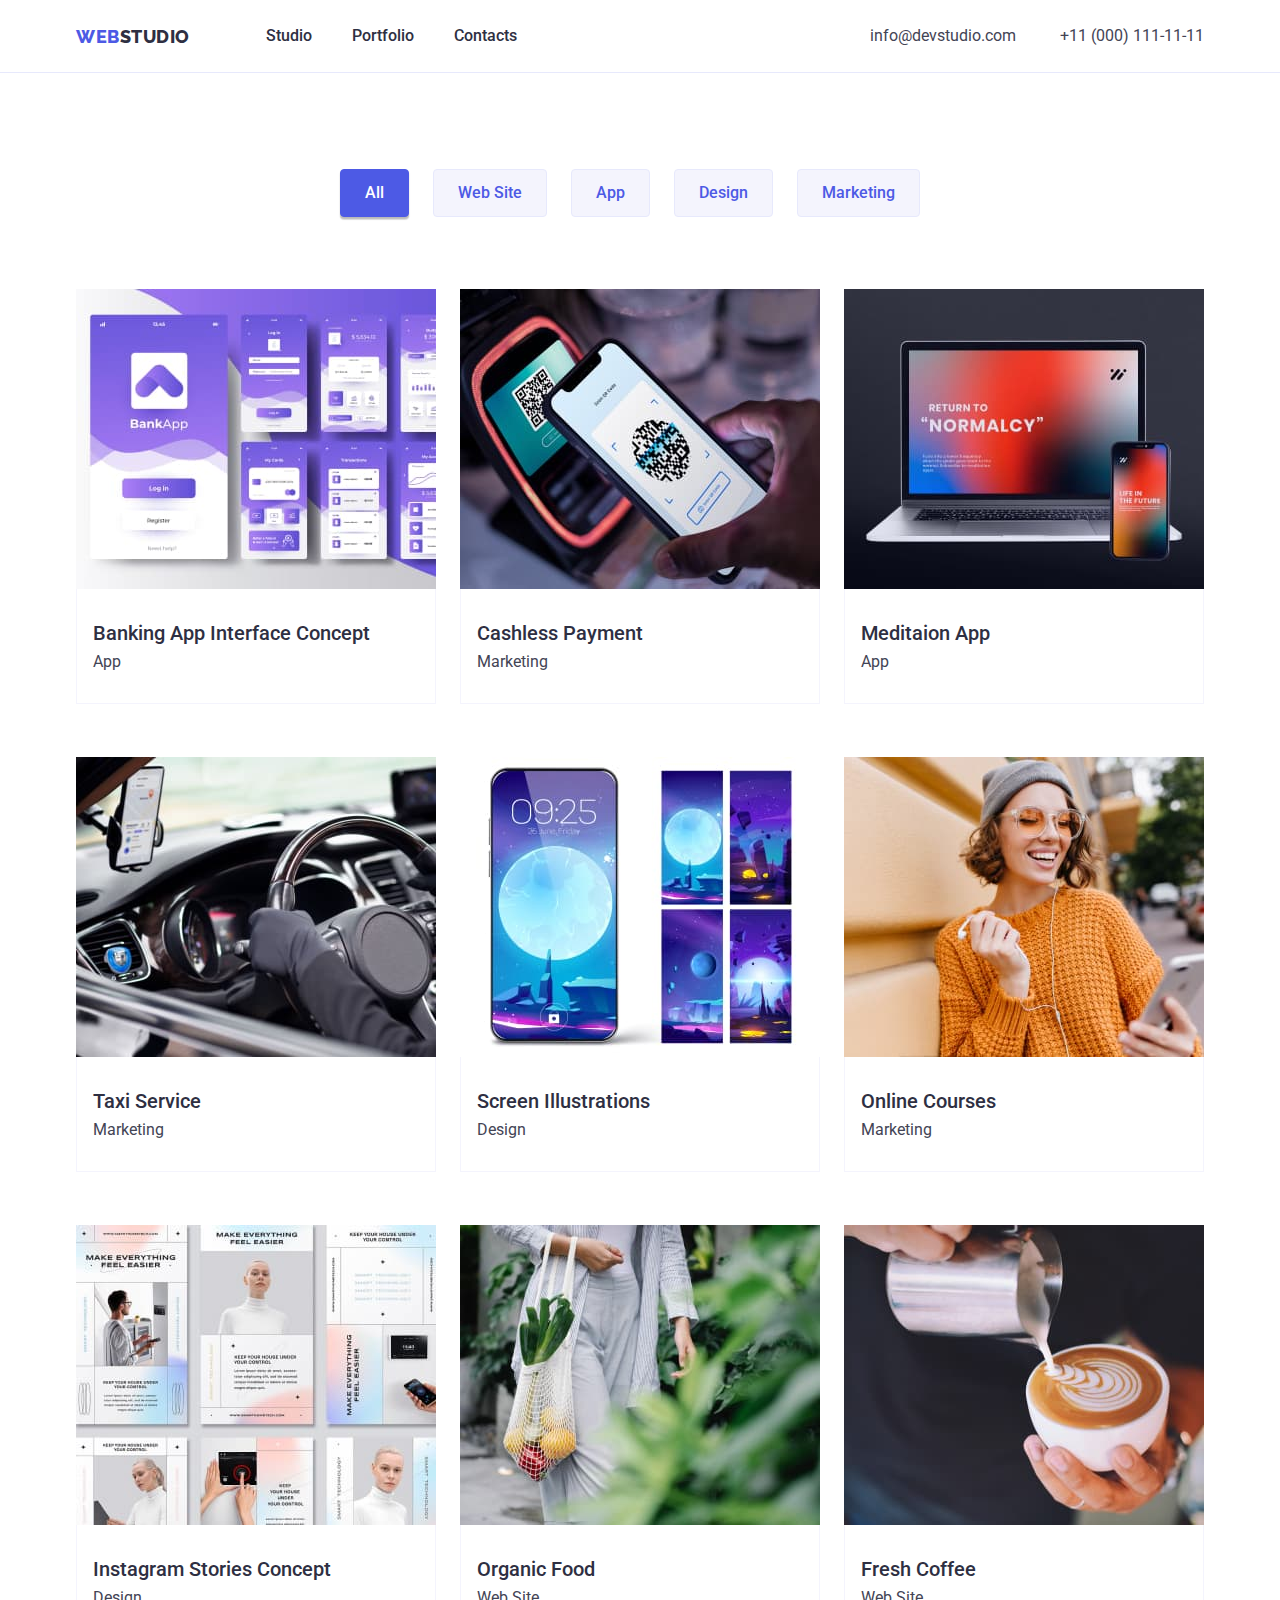
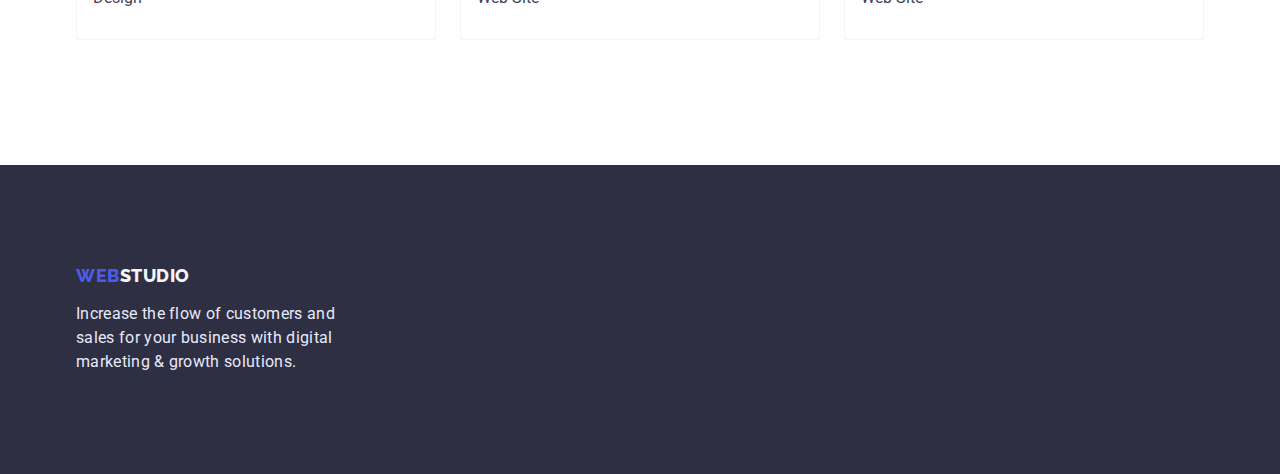
==== portfolio.html @ 1ef4c310 "Initial commit" ====
<!DOCTYPE html>
<html lang="en">
  <!-- Ukraine - lang="uk" -->
  <head>
    <meta charset="UTF-8" />
    <meta http-equiv="X-UA-Compatible" content="IE=edge" />
    <meta name="viewport" content="width=device-width, initial-scale=1.0" />

    <link rel="preconnect" href="https://fonts.googleapis.com" />
    <link rel="preconnect" href="https://fonts.gstatic.com" crossorigin />
    <link
      href="https://fonts.googleapis.com/css2?family=Raleway:wght@800&family=Roboto:wght@400;500;700;900&display=swap"
      rel="stylesheet"
    />
    <!-- Сначала нормализатор -->
    <link
      rel="stylesheet"
      href="https://cdnjs.cloudflare.com/ajax/libs/modern-normalize/1.0.0/modern-normalize.min.css"
    />
    <link rel="stylesheet" href="./css/styles.css" />

    <title>GOIT HW2 portfolio</title>
  </head>

  <body>
    <!-- Шапка страницы -->
    <header class="top-line">
      <div class="container page-header-container">
        <!-- Navigation -->
        <nav class="navigation">
          <a href="./index.html" class="nav-item link logo">
            <span class="logo-left">Web</span
            ><span class="logo-right">Studio</span></a
          >
          <!-- ul>li*4>a + Enter -->
          <ul class="menu list">
            <!-- в CSS list используем как общий сброс подчеркивания, а menu для стилизации навигации -->
            <li class="menu-item">
              <a class="nav-item link" href="./index.html">Studio</a>
            </li>
            <li class="menu-item">
              <a class="nav-item link" href="./portfolio.html">Portfolio</a>
            </li>
            <li class="menu-item">
              <a class="nav-item link" href="">Contacts</a>
            </li>
          </ul>
        </nav>
        <address class="address">
          <a href="mailto:info@devstudio.com" class="contacts-email link"
            >info@devstudio.com</a
          >

          <a href="tel:+110001111111" class="contacts-phone link"
            >+11 (000) 111-11-11</a
          >
        </address>
      </div>
    </header>

    <!-- Content -->
    <main>
      <section class="portfolio">
        <div class="container">
          <h1 class="visually-hidden">Portfolio</h1>
          <div class="filter">
            <ul class="filter-list">
              <li class="list">
                <button class="p-btn filter-btn filter-btn1" type="button">
                  All
                </button>
              </li>
              <li class="list">
                <button class="p-btn filter-btn" type="button">Web Site</button>
              </li>
              <li class="list">
                <button class="p-btn filter-btn" type="button">App</button>
              </li>
              <li class="list">
                <button class="p-btn filter-btn" type="button">Design</button>
              </li>
              <li class="list">
                <button class="p-btn filter-btn" type="button">
                  Marketing
                </button>
              </li>
            </ul>
          </div>

          <div class="row1">
            <ul class="list project-list">
              <li class="card-project">
                <!-- <div class="card-img-area"> -->
                <img
                  src="./images/Row_card/Row1_Card1.jpg"
                  alt="row1 card1"
                  width="360"
                  height="300"
                />
                <p class="back-text">
                  14 Stylish and User-Friendly App Design Concepts · Task
                  Manager App · Calorie Tracker App · Exotic Fruit Ecommerce App
                  · Cloud Storage App
                </p>
                <!-- </div> -->

                <div class="progect-content">
                  <h2 class="card-header">Banking App Interface Concept</h2>
                  <p class="card-decr">App</p>
                </div>
              </li>
              <li class="card-project">
                <!-- <div class="card-img-area"> -->
                <img
                  src="./images/Row_card/Row1_Card2.jpg"
                  alt="row1 card2"
                  width="360"
                  height="300"
                />
                <p class="back-text">
                  14 Stylish and User-Friendly App Design Concepts · Task
                  Manager App · Calorie Tracker App · Exotic Fruit Ecommerce App
                  · Cloud Storage App
                </p>
                <!-- </div> -->
                <div class="progect-content">
                  <h2 class="card-header">Cashless Payment</h2>
                  <p class="card-decr">Marketing</p>
                </div>
              </li>
              <li class="card-project">
                <!-- <div class="card-img-area"> -->
                <img
                  src="./images/Row_card/Row1_Card3.jpg"
                  alt="row1 card3"
                  width="360"
                  height="300"
                />
                <p class="back-text">
                  14 Stylish and User-Friendly App Design Concepts · Task
                  Manager App · Calorie Tracker App · Exotic Fruit Ecommerce App
                  · Cloud Storage App
                </p>
                <!-- </div> -->
                <div class="progect-content">
                  <h2 class="card-header">Meditaion App</h2>
                  <p class="card-decr">App</p>
                </div>
              </li>
            </ul>
          </div>
          <!-- "end row1" -->

          <div class="row2">
            <ul class="list project-list">
              <li class="card-project">
                <!-- <div class="card-img-area"> -->
                <img
                  src="./images/Row_card/Row2_Card1.jpg"
                  alt="row2 card1"
                  width="360"
                  height="300"
                />
                <p class="back-text">
                  14 Stylish and User-Friendly App Design Concepts · Task
                  Manager App · Calorie Tracker App · Exotic Fruit Ecommerce App
                  · Cloud Storage App
                </p>
                <!-- </div> -->
                <div class="progect-content">
                  <h2 class="card-header">Taxi Service</h2>
                  <p class="card-decr">Marketing</p>
                </div>
              </li>
              <li class="card-project">
                <!-- <div class="card-img-area"> -->
                <img
                  src="./images/Row_card/Row2_Card2.jpg"
                  alt="row2 card2"
                  width="360"
                  height="300"
                />
                <p class="back-text">
                  14 Stylish and User-Friendly App Design Concepts · Task
                  Manager App · Calorie Tracker App · Exotic Fruit Ecommerce App
                  · Cloud Storage App
                </p>
                <!-- </div> -->
                <div class="progect-content">
                  <h2 class="card-header">Screen Illustrations</h2>
                  <p class="card-decr">Design</p>
                </div>
              </li>
              <li class="card-project">
                <!-- <div class="card-img-area"> -->
                <img
                  src="./images/Row_card/Row2_Card3.jpg"
                  alt="row2 card3"
                  width="360"
                  height="300"
                />
                <p class="back-text">
                  14 Stylish and User-Friendly App Design Concepts · Task
                  Manager App · Calorie Tracker App · Exotic Fruit Ecommerce App
                  · Cloud Storage App
                </p>
                <!-- </div> -->
                <div class="progect-content">
                  <h2 class="card-header">Online Courses</h2>
                  <p class="card-decr">Marketing</p>
                </div>
              </li>
            </ul>
          </div>
          <!-- "end row2" -->

          <div class="row3">
            <ul class="list project-list">
              <li class="card-project">
                <!-- <div class="card-img-area"> -->
                <img
                  src="./images/Row_card/Row3_Card1.jpg"
                  alt="row3 card1"
                  width="360"
                  height="300"
                />
                <p class="back-text">
                  14 Stylish and User-Friendly App Design Concepts · Task
                  Manager App · Calorie Tracker App · Exotic Fruit Ecommerce App
                  · Cloud Storage App
                </p>
                <!-- </div> -->
                <div class="progect-content">
                  <h2 class="card-header">Instagram Stories Concept</h2>
                  <p class="card-decr">Design</p>
                </div>
              </li>
              <li class="card-project">
                <!-- <div class="card-img-area"> -->
                <img
                  src="./images/Row_card/Row3_Card2.jpg"
                  alt="row3 card2"
                  width="360"
                  height="300"
                />
                <p class="back-text">
                  14 Stylish and User-Friendly App Design Concepts · Task
                  Manager App · Calorie Tracker App · Exotic Fruit Ecommerce App
                  · Cloud Storage App
                </p>
                <!-- </div> -->
                <div class="progect-content">
                  <h2 class="card-header">Organic Food</h2>
                  <p class="card-decr">Web Site</p>
                </div>
              </li>
              <li class="card-project">
                <!-- <div class="card-img-area"> -->
                <img
                  src="./images/Row_card/Row3_Card3.jpg"
                  alt="row3 card3"
                  width="360"
                  height="300"
                />
                <p class="back-text">
                  14 Stylish and User-Friendly App Design Concepts · Task
                  Manager App · Calorie Tracker App · Exotic Fruit Ecommerce App
                  · Cloud Storage App
                </p>
                <!-- </div> -->
                <div class="progect-content">
                  <h2 class="card-header">Fresh Coffee</h2>
                  <p class="card-decr">Web Site</p>
                </div>
              </li>
            </ul>
          </div>
          <!-- "end row3" -->
        </div>
      </section>
    </main>

    <!-- Подвал страницы -->
    <footer class="footer">
      <!--  -->
      <div class="container">
        <div class="footer-context">
          <a href="./index.html" class="nav-item link footer-logo"
            ><span class="logo-left">Web</span
            ><span class="logo-right">Studio</span></a
          >
          <p class="footer-text">
            Increase the flow of customers and sales for your business with
            digital marketing & growth solutions.
          </p>
        </div>
      </div>
    </footer>
  </body>
</html>
---- css/styles.css ----
:root {
  --primary-font: 'Roboto', sans-serif;
  --secondary-font: 'Raleway', sans-serif;
  /* h1-h3 navigation buttons*/
  --text-header-color: #2E2F42;
  /* p and href */
  --logo-web: #4d5ae5;
  --text-color: #434455;
  --text-hover-color: #404BBF;
  --font-size: 16px;
  --font-weight-main: 400;
  --WHITE: #FFFFFF;
  --btn-background: #4D5AE5;
  --btn-hover: #404BBF;
  --fltr-text-color: #4D5AE5;
  --fltr-background: #F4F4FD;
  --fltr-active: #404BBF;
  --footer-logo-color: #F4F4FD;
  --footer-text-color: #E7E9FC;
}

/* наступне наслідується від modern-normalize */
/* *,
*::before,
*::after {
  box-sizing: border-box;
} */

body {
  font-family: var(--primary-font);
  color: var(--text-color);
  background: var(--WHITE);

}

/* clear margin */
h1,
h2,
h3,
h4,
p {
  margin-top: 0;
  margin-bottom: 0;
}

ul,
ol {
  margin-top: 0;
  margin-bottom: 0;
  padding-left: 0;
}

/* Полностью скрывает элемент */
.visually-hidden {
  position: absolute;
  width: 1px;
  height: 1px;
  margin: -1px;
  border: 0;
  padding: 0;

  white-space: nowrap;
  clip-path: inset(100%);
  clip: rect(0 0 0 0);
  overflow: hidden;
}


/* define img as block  */
img {
  display: block;
  max-width: 100%;
}

button {
  cursor: pointer;

}

/* убираем обертку списка */
.list {
  list-style: none
}

/* убираем обертку ссылок */
.link {
  text-decoration: none;
}

/* END clear margin */

/* центрируем относительно границ страницы */
.container {
  width: 1158px;
  margin-left: auto;
  margin-right: auto;
  padding-left: 15px;
  padding-right: 15px;
}

.section {
  padding-top: 120px;
  padding-bottom: 120px;
}

/* ************ Header */
.top-line {
  padding-top: 24px;
  padding-bottom: 24px;
  border-bottom: 1px solid #E7E9FC;
}

.page-header-container {
  display: flex;
  justify-content: space-between;
  align-items: center;
}

.navigation {
  display: flex;
  align-items: center;
}

.menu {
  display: flex;
  margin-left: 76px;

  flex-direction: row;
  align-items: flex-start;
  padding: 0px;
  gap: 40px;
}

.nav-item {
  font-weight: 500;
  font-size: 16px;
  line-height: calc(24/16);
  color: var(--text-header-color);
}

.nav-item:not(:last-child) {
  margin-right: 40;
}

.contacts-phone {
  margin-left: 40px;
}

.logo {
  font-family: Raleway;
  font-weight: 800;
  font-size: 18px;
  line-height: calc(21/18);
  align-items: center;
  letter-spacing: 0.03em;
  text-transform: uppercase;

}

.logo-left {
  color: var(--logo-web);
}

.nav-item:focus,
.nav-item:hover {
  color: var(--text-hover-color);
}

.contacts-email,
.contacts-phone {
  font-style: normal;
  line-height: calc(24/16);
  color: var(--text-color);
}

.contacts-email:focus,
.contacts-email:hover,
.contacts-phone:focus,
.contacts-phone:hover {
  color: var(--text-hover-color);
}

/* .navigation {

  display: flex;
  flex-direction: row;
  align-items: flex-start;
  padding: 0px;
  gap: 40px;
} */

/* Hero section */
.hero {
  /* NAVY BLUE */
  padding-top: 120px;
  padding-bottom: 120px;
  height: 600px;
  /* background-image: url('../images/hero-image.jpg'); */
  /* #2E2F42 */
  background-color: var(--text-header-color);
  background-repeat: no-repeat;
  background-size: cover;
  background-position: center;
}

.container-hero {
  width: 1158px;
  margin-left: auto;
  margin-right: auto;
  display: flex;
  flex-direction: column;
  justify-content: center;
  align-items: center;
  text-align: center;
}

.main-header {
  /* Header 1 */
  width: 496px;
  height: 120px;

  font-weight: 700;
  font-size: 56px;
  line-height: 0.93;
  letter-spacing: 1.07;
  color: var(--WHITE);

  margin-top: 68px;
  margin-bottom: 48px;
}

.btn {
  height: 56px;
  width: 169px;
  left: 20px;
  top: 20px;
  padding: 16px 32px 16px 32px;
  gap: 10px;
  border: none;
  background: var(--btn-background);
  box-shadow: 0px 4px 4px rgba(0, 0, 0, 0.15);
  border-radius: 4px;
  /* border-top-right-radius: 6px; */

  color: var(--WHITE);
  font-family: 'Roboto', sans-serif;
  font-weight: 500;
  font-size: 16px;
  line-height: calc(24/16);
  align-self: auto;
}

.btn:hover,
.btn:focus {
  background: var(--btn-hover);

}

/* End Hero section */


.header-sections {

  font-weight: 700;
  font-size: 36px;
  line-height: 1.11;
  /* identical to box height, or 111% */
  color: var(--text-header-color);
  text-align: center;
  letter-spacing: 0.02em;
  text-transform: capitalize;

  margin-bottom: 72px;
}

/* h3 */
.card-header,
.feature {
  font-weight: 500;
  font-size: 20px;
  line-height: calc(24/20);
  /* identical to box height, or 120% */
  text-align: center;
  color: var(--text-header-color);
}

/* Section 1 */

.section1 {
  padding-bottom: 0px;
}

.features {
  display: flex;
}

.feature {
  text-align: left;
  margin-bottom: 8px;
}

.features-item:not(:last-child) {
  margin-right: 24px;
}

.feature-description {

  line-height: calc(24/16);
}

/* Section 2 */
.section2-we-doing {
  padding-top: 120px;
  padding-bottom: 120px;
}

.section2-items {
  display: flex;
  flex-wrap: wrap;
  justify-content: space-between;
}

/* End section 2 */
/* Section 3 */
.team-list {
  display: flex;
  flex-wrap: wrap;
  text-align: center;
  gap: 24px;

  /* column-gap: ;
  row-gap: ; */
}

/* must have to learn
display: flex;
flex-wrap: wrap;
text-align: center;
gap: 24px;
justify-content: ; */

.section3-team {
  /* width: 1440px; */
  background: #F4F4FD;
  /* padding-bottom: 120px; */
}

.team {
  /* Set width elements */
  /* calc((100% - кол-во_зазоров_в_строке * значение_одного_зазора) / кол-во_элементов_в_строке) */
  flex-basis: calc((100% - 3 * 24px) / 4);
  /* 3 * 34px */
  background: #FFFFFF;
  box-shadow: 0px 1px 6px rgba(46, 47, 66, 0.08), 0px 1px 1px rgba(46, 47, 66, 0.16), 0px 2px 1px rgba(46, 47, 66, 0.08);
  border-radius: 0px 0px 4px 4px;
  height: 380px;


}



/* Більш модерново відступи через gap */

/* Відступ між картками */
/* .team:not(:nth-child(4n)) {
  margin-right: 24px;
} */

/* відступ вниз між картками */
/* .team:not(:nth-last-child(-n+4)) {
  margin-bottom: 24px;
} */
.team-card-content {
  /* [top] [right] [bottom] [left]; */
  /* margin: 32px, 16px, 32px, 16px; */
  padding-top: 32px;
  padding-bottom: 32px;
  padding-left: 16px;
  padding-right: 16px;

}

.team-member {
  font-weight: 500;
  font-size: 20px;
  line-height: calc(24/20);
  /* identical to box height, or 120% */
  text-align: center;
  color: var(--text-header-color);
  margin-bottom: 8px;
}


.footer {
  background: var(--text-header-color);
  padding-top: 100px;
  padding-bottom: 100px;

}

.footer-logo {
  color: var(--footer-logo-color);
  font-family: Raleway;
  font-weight: 800;
  font-size: 18px;
  line-height: calc(21/18);
  align-items: center;
  letter-spacing: 0.03em;
  text-transform: uppercase;
  margin-bottom: 16px;
}

.footer-text {
  color: var(--footer-text-color);
  line-height: calc(24/16);
  letter-spacing: 0.02em;

  width: 264px;
  height: 72px;



}

.footer-context {
  display: flex;
  flex-direction: column;
  justify-content: left;
  /* align-items: lef; */
  text-align: left;
}

/* *****************
Portfolio
**************** */
.portfolio {
  margin-bottom: 120px;
  /* display: flex;
  flex-direction: row;
  /* align-items: flex-start; */
  /* align-items: center;
  padding: 0px;
  gap: 24px; */
}

.filter {
  max-width: 600px;
  /* display: flex; */
  margin-left: auto;
  margin-right: auto;
}

.filter-list {
  margin-top: 96px;
  margin-bottom: 72px;
  display: flex;
  /* margin: 0px 0px 72px 0px; */
  /* justify-content: left; */
  align-items: center;
  width: 586px;
}

.p-btn {
  width: calc((100% -4*24px)/5);
  border-radius: 4px;
  border: 1px solid #E7E9FC;
  height: 48px;
  top: 0px;
  font-family: 'Roboto', sans-serif;
  font-weight: 500;
  font-size: 16px;
  line-height: calc(24/16);
  display: flex;
  flex-direction: row;
  justify-content: center;
  align-items: center;
  padding: 12px 24px;
  /* width: auto; */
  white-space: nowrap;

}

.filter-btn {
  background-color: var(--fltr-background);
  border: 1px solid #E7E9FC;
  /* var(--fltr-background); */
  ;
  color: var(--btn-background);
  width: auto;
  margin-right: 24px;
}

.filter-btn1,
.filter-btn:hover,
.filter-btn:focus {
  background-color: var(--btn-background);
  border: 1px solid var(--btn-background);
  color: var(--btn-background);
  box-shadow: 0px 3px 1px rgba(0, 0, 0, 0.1), 0px 2px 1px rgba(0, 0, 0, 0.08),
    0px 2px 2px rgba(0, 0, 0, 0.12);
  color: var(--WHITE);
}

.filter-btn1:hover,
.filter-btn1:focus {
  background-color: var(--btn-background);
  /* border: 1px solid var(--btn-background); */

  box-shadow: 0px 1px 6px rgba(46, 47, 66, 0.08), 0px 1px 1px rgba(46, 47, 66, 0.16),
    0px 2px 1px rgba(46, 47, 66, 0.08);
}

.filter-btn1:active,
.filter-btn:active {
  background: var(--fltr-active);
  box-shadow: 0px 4px 4px rgba(0, 0, 0, 0.15);
}


.row1,
.row2 {
  margin-bottom: 48px;
}

.project-list {
  display: flex;
  flex-wrap: wrap;
  text-align: left;
  gap: 24px;
  /* column-gap: ;
  row-gap: ; */
}

.card-project {
  /* width: 360px; */
  height: 420px;
  /* Set width elements */
  /* calc((100% - кол-во_зазоров_в_строке * значение_одного_зазора) / кол-во_элементов_в_строке) */
  flex-basis: calc((100% - 2 * 24px) / 3);
  background: #FFFFFF;
  /* CORNFLOWER */
  /* display: block;
  position: relative; */
  overflow: hidden;
  /* In HW5
  cursor: pointer;
  border: none; */
}

.card-img-area {
  display: block;
  position: relative;
  overflow: hidden;
  width: 360px;
  height: 300px;
  /* border: none; */

}

.card-img-area img {
  display: block;
  position: relative;
}

.back-text {
  padding: 40px 32px 164px 32px;
  font-family: 'Roboto';
  font-style: normal;
  font-weight: 400;
  font-size: 16px;
  line-height: calc(24/16);
  /* or 150% */

  letter-spacing: 0.02em;

  /* CLOUD */

  color: #F4F4FD;

  display: block;
  position: absolute;
  left: 0;
  right: 0;
  bottom: 0;
  width: 360px;
  height: 300px;
  background-color: #4D5AE5;
  background-blend-mode: soft-light;
  mix-blend-mode: normal;
  opacity: 0;
  transition: all 0.7s ease-in-out;
}

/* In HW5 */
/* .card-project:active .back-text {
  opacity: 1;
} */

.progect-content {
  border-top: none;

  border-bottom: 1px solid #f4f4fd;
  border-left: 1px solid #f4f4fd;
  border-right: 1px solid #f4f4fd;

  padding: 32px 16px;
  /* box-shadow: 0px 1px 6px rgba(46, 47, 66, 0.08), 0px 1px 1px rgba(46, 47, 66, 0.16), */
  /* 0px 2px 1px rgba(46, 47, 66, 0.08); */
  display: flex;
  flex-direction: column;
  justify-content: center;
  align-items: flex-start;

  gap: 8px;
}
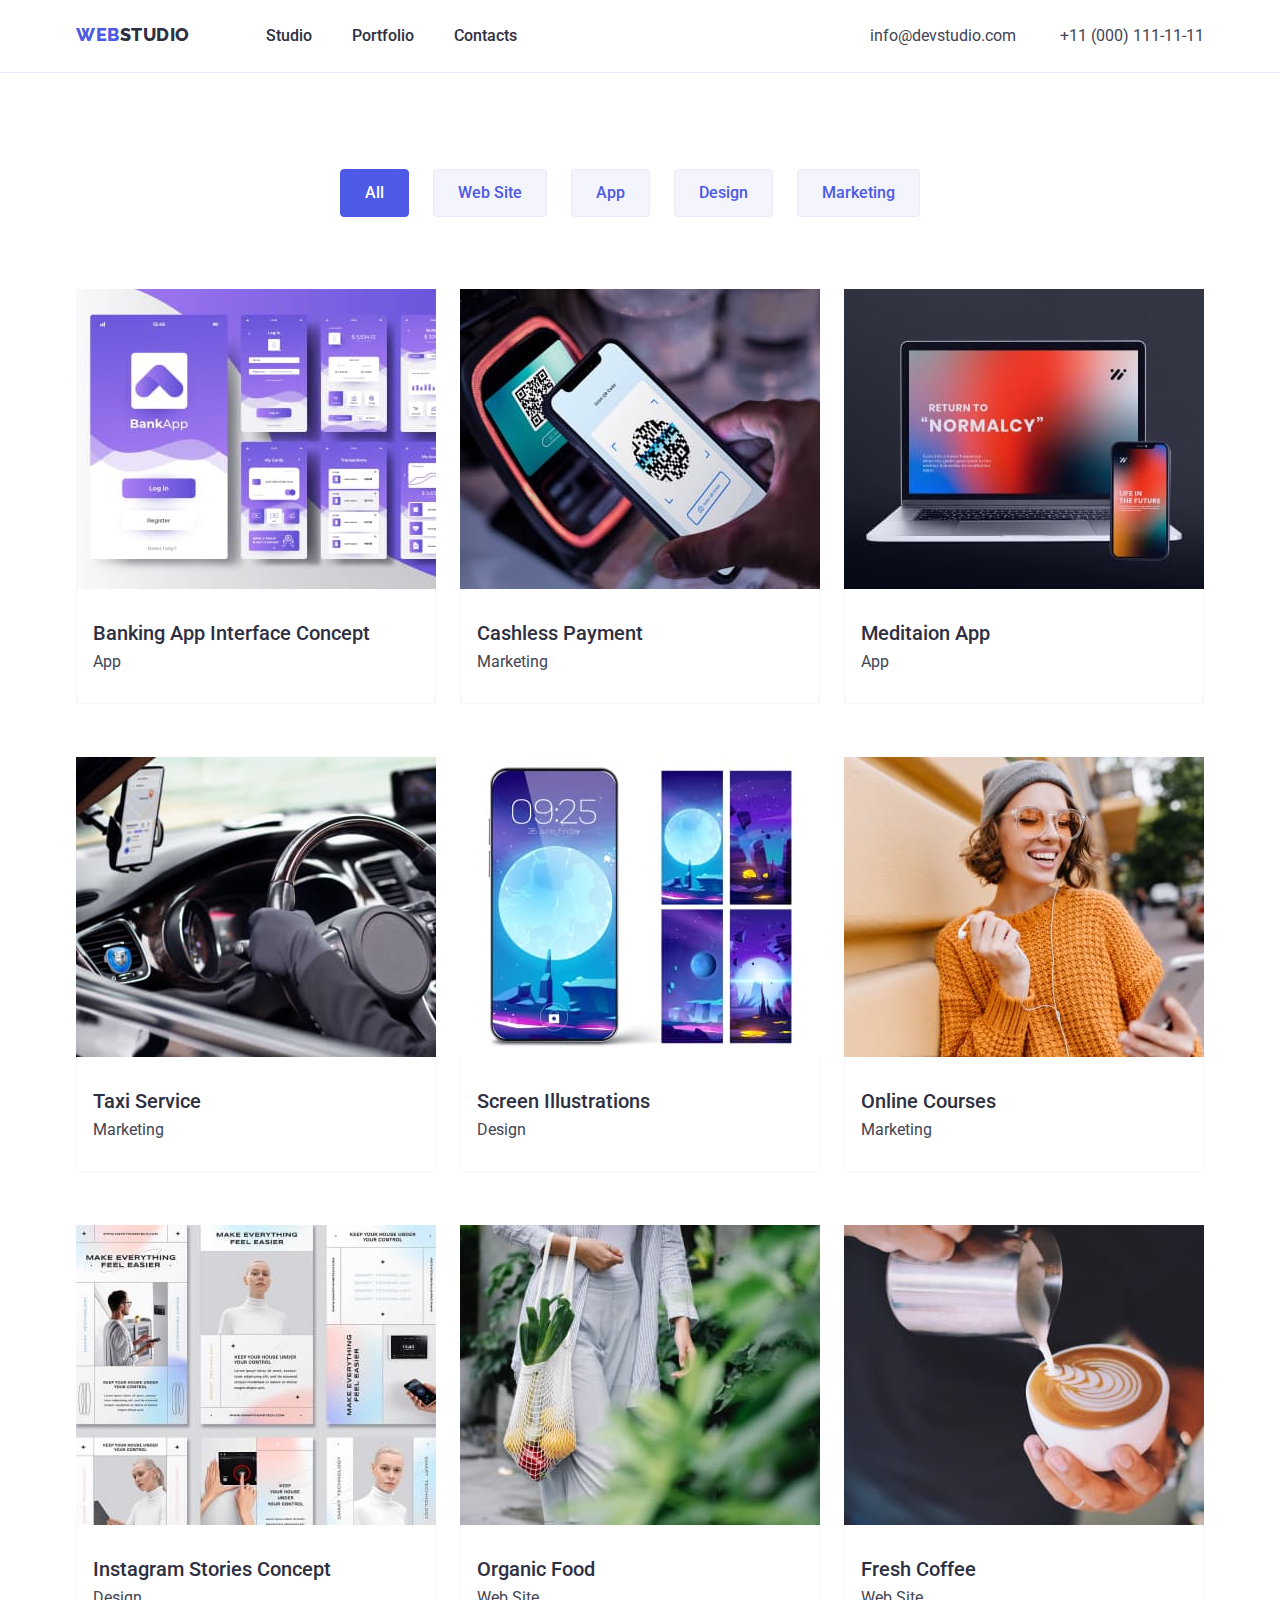
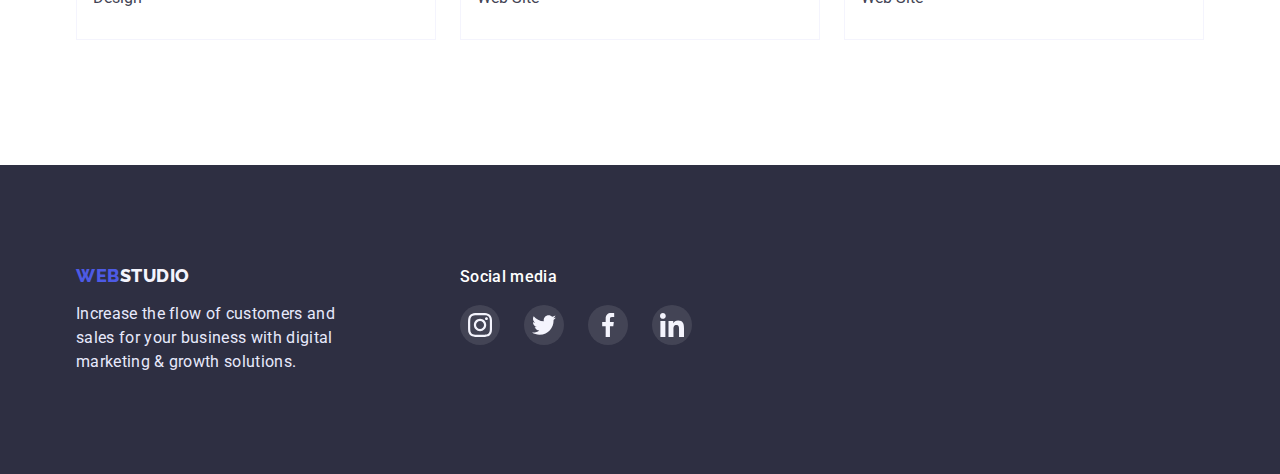
==== commit e5352cbe: "HW4" ====
--- a/portfolio.html
+++ b/portfolio.html
@@ -28,7 +28,7 @@
       <div class="container page-header-container">
         <!-- Navigation -->
         <nav class="navigation">
-          <a href="./index.html" class="nav-item link logo">
+          <a href="./index.html" class="link logo">
             <span class="logo-left">Web</span
             ><span class="logo-right">Studio</span></a
           >
@@ -66,9 +66,7 @@
           <div class="filter">
             <ul class="filter-list">
               <li class="list">
-                <button class="p-btn filter-btn filter-btn1" type="button">
-                  All
-                </button>
+                <button class="p-btn filter-btn1" type="button">All</button>
               </li>
               <li class="list">
                 <button class="p-btn filter-btn" type="button">Web Site</button>
@@ -90,19 +88,19 @@
           <div class="row1">
             <ul class="list project-list">
               <li class="card-project">
-                <!-- <div class="card-img-area"> -->
-                <img
-                  src="./images/Row_card/Row1_Card1.jpg"
-                  alt="row1 card1"
-                  width="360"
-                  height="300"
-                />
-                <p class="back-text">
-                  14 Stylish and User-Friendly App Design Concepts · Task
-                  Manager App · Calorie Tracker App · Exotic Fruit Ecommerce App
-                  · Cloud Storage App
-                </p>
-                <!-- </div> -->
+                <div class="card-img-area">
+                  <img
+                    src="./images/Row_card/Row1_Card1.jpg"
+                    alt="row1 card1"
+                    width="360"
+                    height="300"
+                  />
+                  <p class="back-text">
+                    14 Stylish and User-Friendly App Design Concepts · Task
+                    Manager App · Calorie Tracker App · Exotic Fruit Ecommerce
+                    App · Cloud Storage App
+                  </p>
+                </div>
 
                 <div class="progect-content">
                   <h2 class="card-header">Banking App Interface Concept</h2>
@@ -110,38 +108,38 @@
                 </div>
               </li>
               <li class="card-project">
-                <!-- <div class="card-img-area"> -->
-                <img
-                  src="./images/Row_card/Row1_Card2.jpg"
-                  alt="row1 card2"
-                  width="360"
-                  height="300"
-                />
-                <p class="back-text">
-                  14 Stylish and User-Friendly App Design Concepts · Task
-                  Manager App · Calorie Tracker App · Exotic Fruit Ecommerce App
-                  · Cloud Storage App
-                </p>
-                <!-- </div> -->
+                <div class="card-img-area">
+                  <img
+                    src="./images/Row_card/Row1_Card2.jpg"
+                    alt="row1 card2"
+                    width="360"
+                    height="300"
+                  />
+                  <p class="back-text">
+                    14 Stylish and User-Friendly App Design Concepts · Task
+                    Manager App · Calorie Tracker App · Exotic Fruit Ecommerce
+                    App · Cloud Storage App
+                  </p>
+                </div>
                 <div class="progect-content">
                   <h2 class="card-header">Cashless Payment</h2>
                   <p class="card-decr">Marketing</p>
                 </div>
               </li>
               <li class="card-project">
-                <!-- <div class="card-img-area"> -->
-                <img
-                  src="./images/Row_card/Row1_Card3.jpg"
-                  alt="row1 card3"
-                  width="360"
-                  height="300"
-                />
-                <p class="back-text">
-                  14 Stylish and User-Friendly App Design Concepts · Task
-                  Manager App · Calorie Tracker App · Exotic Fruit Ecommerce App
-                  · Cloud Storage App
-                </p>
-                <!-- </div> -->
+                <div class="card-img-area">
+                  <img
+                    src="./images/Row_card/Row1_Card3.jpg"
+                    alt="row1 card3"
+                    width="360"
+                    height="300"
+                  />
+                  <p class="back-text">
+                    14 Stylish and User-Friendly App Design Concepts · Task
+                    Manager App · Calorie Tracker App · Exotic Fruit Ecommerce
+                    App · Cloud Storage App
+                  </p>
+                </div>
                 <div class="progect-content">
                   <h2 class="card-header">Meditaion App</h2>
                   <p class="card-decr">App</p>
@@ -154,57 +152,57 @@
           <div class="row2">
             <ul class="list project-list">
               <li class="card-project">
-                <!-- <div class="card-img-area"> -->
-                <img
-                  src="./images/Row_card/Row2_Card1.jpg"
-                  alt="row2 card1"
-                  width="360"
-                  height="300"
-                />
-                <p class="back-text">
-                  14 Stylish and User-Friendly App Design Concepts · Task
-                  Manager App · Calorie Tracker App · Exotic Fruit Ecommerce App
-                  · Cloud Storage App
-                </p>
-                <!-- </div> -->
+                <div class="card-img-area">
+                  <img
+                    src="./images/Row_card/Row2_Card1.jpg"
+                    alt="row2 card1"
+                    width="360"
+                    height="300"
+                  />
+                  <p class="back-text">
+                    14 Stylish and User-Friendly App Design Concepts · Task
+                    Manager App · Calorie Tracker App · Exotic Fruit Ecommerce
+                    App · Cloud Storage App
+                  </p>
+                </div>
                 <div class="progect-content">
                   <h2 class="card-header">Taxi Service</h2>
                   <p class="card-decr">Marketing</p>
                 </div>
               </li>
               <li class="card-project">
-                <!-- <div class="card-img-area"> -->
-                <img
-                  src="./images/Row_card/Row2_Card2.jpg"
-                  alt="row2 card2"
-                  width="360"
-                  height="300"
-                />
-                <p class="back-text">
-                  14 Stylish and User-Friendly App Design Concepts · Task
-                  Manager App · Calorie Tracker App · Exotic Fruit Ecommerce App
-                  · Cloud Storage App
-                </p>
-                <!-- </div> -->
+                <div class="card-img-area">
+                  <img
+                    src="./images/Row_card/Row2_Card2.jpg"
+                    alt="row2 card2"
+                    width="360"
+                    height="300"
+                  />
+                  <p class="back-text">
+                    14 Stylish and User-Friendly App Design Concepts · Task
+                    Manager App · Calorie Tracker App · Exotic Fruit Ecommerce
+                    App · Cloud Storage App
+                  </p>
+                </div>
                 <div class="progect-content">
                   <h2 class="card-header">Screen Illustrations</h2>
                   <p class="card-decr">Design</p>
                 </div>
               </li>
               <li class="card-project">
-                <!-- <div class="card-img-area"> -->
-                <img
-                  src="./images/Row_card/Row2_Card3.jpg"
-                  alt="row2 card3"
-                  width="360"
-                  height="300"
-                />
-                <p class="back-text">
-                  14 Stylish and User-Friendly App Design Concepts · Task
-                  Manager App · Calorie Tracker App · Exotic Fruit Ecommerce App
-                  · Cloud Storage App
-                </p>
-                <!-- </div> -->
+                <div class="card-img-area">
+                  <img
+                    src="./images/Row_card/Row2_Card3.jpg"
+                    alt="row2 card3"
+                    width="360"
+                    height="300"
+                  />
+                  <p class="back-text">
+                    14 Stylish and User-Friendly App Design Concepts · Task
+                    Manager App · Calorie Tracker App · Exotic Fruit Ecommerce
+                    App · Cloud Storage App
+                  </p>
+                </div>
                 <div class="progect-content">
                   <h2 class="card-header">Online Courses</h2>
                   <p class="card-decr">Marketing</p>
@@ -217,57 +215,57 @@
           <div class="row3">
             <ul class="list project-list">
               <li class="card-project">
-                <!-- <div class="card-img-area"> -->
-                <img
-                  src="./images/Row_card/Row3_Card1.jpg"
-                  alt="row3 card1"
-                  width="360"
-                  height="300"
-                />
-                <p class="back-text">
-                  14 Stylish and User-Friendly App Design Concepts · Task
-                  Manager App · Calorie Tracker App · Exotic Fruit Ecommerce App
-                  · Cloud Storage App
-                </p>
-                <!-- </div> -->
+                <div class="card-img-area">
+                  <img
+                    src="./images/Row_card/Row3_Card1.jpg"
+                    alt="row3 card1"
+                    width="360"
+                    height="300"
+                  />
+                  <p class="back-text">
+                    14 Stylish and User-Friendly App Design Concepts · Task
+                    Manager App · Calorie Tracker App · Exotic Fruit Ecommerce
+                    App · Cloud Storage App
+                  </p>
+                </div>
                 <div class="progect-content">
                   <h2 class="card-header">Instagram Stories Concept</h2>
                   <p class="card-decr">Design</p>
                 </div>
               </li>
               <li class="card-project">
-                <!-- <div class="card-img-area"> -->
-                <img
-                  src="./images/Row_card/Row3_Card2.jpg"
-                  alt="row3 card2"
-                  width="360"
-                  height="300"
-                />
-                <p class="back-text">
-                  14 Stylish and User-Friendly App Design Concepts · Task
-                  Manager App · Calorie Tracker App · Exotic Fruit Ecommerce App
-                  · Cloud Storage App
-                </p>
-                <!-- </div> -->
+                <div class="card-img-area">
+                  <img
+                    src="./images/Row_card/Row3_Card2.jpg"
+                    alt="row3 card2"
+                    width="360"
+                    height="300"
+                  />
+                  <p class="back-text">
+                    14 Stylish and User-Friendly App Design Concepts · Task
+                    Manager App · Calorie Tracker App · Exotic Fruit Ecommerce
+                    App · Cloud Storage App
+                  </p>
+                </div>
                 <div class="progect-content">
                   <h2 class="card-header">Organic Food</h2>
                   <p class="card-decr">Web Site</p>
                 </div>
               </li>
               <li class="card-project">
-                <!-- <div class="card-img-area"> -->
-                <img
-                  src="./images/Row_card/Row3_Card3.jpg"
-                  alt="row3 card3"
-                  width="360"
-                  height="300"
-                />
-                <p class="back-text">
-                  14 Stylish and User-Friendly App Design Concepts · Task
-                  Manager App · Calorie Tracker App · Exotic Fruit Ecommerce App
-                  · Cloud Storage App
-                </p>
-                <!-- </div> -->
+                <div class="card-img-area">
+                  <img
+                    src="./images/Row_card/Row3_Card3.jpg"
+                    alt="row3 card3"
+                    width="360"
+                    height="300"
+                  />
+                  <p class="back-text">
+                    14 Stylish and User-Friendly App Design Concepts · Task
+                    Manager App · Calorie Tracker App · Exotic Fruit Ecommerce
+                    App · Cloud Storage App
+                  </p>
+                </div>
                 <div class="progect-content">
                   <h2 class="card-header">Fresh Coffee</h2>
                   <p class="card-decr">Web Site</p>
@@ -285,14 +283,49 @@
       <!--  -->
       <div class="container">
         <div class="footer-context">
-          <a href="./index.html" class="nav-item link footer-logo"
-            ><span class="logo-left">Web</span
-            ><span class="logo-right">Studio</span></a
-          >
-          <p class="footer-text">
-            Increase the flow of customers and sales for your business with
-            digital marketing & growth solutions.
-          </p>
+          <div class="footer-description">
+            <a href="./index.html" class="link footer-logo"
+              ><span class="logo-left">Web</span
+              ><span class="logo-right">Studio</span></a
+            >
+            <p class="footer-text">
+              Increase the flow of customers and sales for your business with
+              digital marketing & growth solutions.
+            </p>
+          </div>
+          <div class="footer-social">
+            <p class="footer-social-header">Social media</p>
+            <ul class="list footer-social-list">
+              <li class="footer-social-list-item">
+                <a class="footer-social-link link" href="#no_scroll">
+                  <svg class="footer-social-icon">
+                    <use href="./images/symbol-defs.svg#icon-instagram"></use>
+                  </svg>
+                </a>
+              </li>
+              <li class="footer-social-list-item">
+                <a class="footer-social-link link" href="#no_scroll">
+                  <svg class="footer-social-icon">
+                    <use href="./images/symbol-defs.svg#icon-twitter"></use>
+                  </svg>
+                </a>
+              </li>
+              <li class="footer-social-list-item">
+                <a class="footer-social-link link" href="#no_scroll">
+                  <svg class="footer-social-icon">
+                    <use href="./images/symbol-defs.svg#icon-facebook"></use>
+                  </svg>
+                </a>
+              </li>
+              <li class="footer-social-list-item">
+                <a class="footer-social-link link" href="#no_scroll">
+                  <svg class="footer-social-icon">
+                    <use href="./images/symbol-defs.svg#icon-linkedin"></use>
+                  </svg>
+                </a>
+              </li>
+            </ul>
+          </div>
         </div>
       </div>
     </footer>
--- a/css/styles.css
+++ b/css/styles.css
@@ -112,22 +112,28 @@
 
 .page-header-container {
   display: flex;
-  justify-content: space-between;
-  align-items: center;
+  justify-content: center;
+  /* align-items: baseline; */
 }
 
 .navigation {
-  display: flex;
-  align-items: center;
+  max-width: 452px;
+  display: flex;
+  /* align-items: stretch; */
+  justify-content: center;
+}
+
+.address {
+  margin-left: auto;
 }
 
 .menu {
   display: flex;
-  margin-left: 76px;
-
-  flex-direction: row;
-  align-items: flex-start;
+  /* margin-left: 76px; */
+
+  /* align-items: center; */
   padding: 0px;
+
   gap: 40px;
 }
 
@@ -136,11 +142,13 @@
   font-size: 16px;
   line-height: calc(24/16);
   color: var(--text-header-color);
-}
-
-.nav-item:not(:last-child) {
-  margin-right: 40;
-}
+  padding-top: 24px;
+  padding-bottom: 24px;
+}
+
+/* .nav-item:not(:last-child) {
+  margin-right: 40px;
+} */
 
 .contacts-phone {
   margin-left: 40px;
@@ -151,14 +159,20 @@
   font-weight: 800;
   font-size: 18px;
   line-height: calc(21/18);
+  color: var(--text-header-color);
   align-items: center;
   letter-spacing: 0.03em;
   text-transform: uppercase;
-
+  margin-right: 76px;
 }
 
 .logo-left {
   color: var(--logo-web);
+}
+
+.logo-right:hover,
+.logo-right:focus {
+  color: var(--text-hover-color);
 }
 
 .nav-item:focus,
@@ -197,10 +211,14 @@
   height: 600px;
   /* background-image: url('../images/hero-image.jpg'); */
   /* #2E2F42 */
-  background-color: var(--text-header-color);
+  /* background-color: var(--text-header-color); */
+  background-color: rgba(46, 47, 66, 0.7);
+
   background-repeat: no-repeat;
   background-size: cover;
   background-position: center;
+  /* затемнение картинки linear-gradient(rgba(46, 47, 66, 0.7), rgba(46, 47, 66, 0.7)) */
+  background-image: linear-gradient(rgba(46, 47, 66, 0.7), rgba(46, 47, 66, 0.7)), url("../images/hero-image.jpg");
 }
 
 .container-hero {
@@ -299,8 +317,30 @@
   margin-bottom: 8px;
 }
 
+.features-item {
+  width: 264px;
+}
+
 .features-item:not(:last-child) {
   margin-right: 24px;
+}
+
+.feature-icon-area {
+  display: flex;
+  align-items: center;
+  justify-content: center;
+  background: #F4F4FD;
+  border-radius: 4px;
+  background: rgba(244, 244, 253, 1);
+  padding-top: 24px;
+  padding-bottom: 24px;
+  margin-bottom: 8px;
+
+}
+
+.features-icon {
+  width: 64px;
+  height: 64px;
 }
 
 .feature-description {
@@ -322,12 +362,15 @@
 
 /* End section 2 */
 /* Section 3 */
+
+.section3-team {
+  /* width: 1440px; */
+  background: #F4F4FD;
+  /* padding-bottom: 120px; */
+}
+
 .team-list {
   display: flex;
-  flex-wrap: wrap;
-  text-align: center;
-  gap: 24px;
-
   /* column-gap: ;
   row-gap: ; */
 }
@@ -339,46 +382,28 @@
 gap: 24px;
 justify-content: ; */
 
-.section3-team {
-  /* width: 1440px; */
-  background: #F4F4FD;
-  /* padding-bottom: 120px; */
-}
-
-.team {
-  /* Set width elements */
-  /* calc((100% - кол-во_зазоров_в_строке * значение_одного_зазора) / кол-во_элементов_в_строке) */
-  flex-basis: calc((100% - 3 * 24px) / 4);
-  /* 3 * 34px */
+
+
+.team-member-item {
+  flex-basis: calc((100% - 72px) / 4);
+  margin-right: 24px;
+  text-align: center;
   background: #FFFFFF;
-  box-shadow: 0px 1px 6px rgba(46, 47, 66, 0.08), 0px 1px 1px rgba(46, 47, 66, 0.16), 0px 2px 1px rgba(46, 47, 66, 0.08);
   border-radius: 0px 0px 4px 4px;
-  height: 380px;
-
-
-}
-
-
-
-/* Більш модерново відступи через gap */
-
-/* Відступ між картками */
-/* .team:not(:nth-child(4n)) {
-  margin-right: 24px;
-} */
-
-/* відступ вниз між картками */
-/* .team:not(:nth-last-child(-n+4)) {
-  margin-bottom: 24px;
-} */
+  box-shadow: 0px 1px 6px rgba(46, 47, 66, 0.08), 0px 1px 1px rgba(46, 47, 66, 0.16),
+    0px 2px 1px rgba(46, 47, 66, 0.08);
+  border-radius: 0px 0px 4px 4px;
+}
+
+.team-member-item:last-child {
+  margin-right: 0px;
+}
+
 .team-card-content {
-  /* [top] [right] [bottom] [left]; */
-  /* margin: 32px, 16px, 32px, 16px; */
   padding-top: 32px;
   padding-bottom: 32px;
   padding-left: 16px;
   padding-right: 16px;
-
 }
 
 .team-member {
@@ -391,6 +416,105 @@
   margin-bottom: 8px;
 }
 
+.social-list {
+  display: flex;
+  justify-content: center;
+  gap: 24px;
+  margin-top: 16px;
+}
+
+.social-list-item {
+  max-width: 264px;
+  background-color: var(--color-primary-background);
+}
+
+.social-list-link {
+  width: 40px;
+  height: 40px;
+  border-radius: 50%;
+  background-color: #404bbf;
+  display: flex;
+  justify-content: center;
+  align-items: center;
+}
+
+.social-list-icon {
+  height: 16px;
+  width: 16px;
+  /* left: 12px;
+  top: 12px;
+  border-radius: 0px; background: #2E2F42;
+*/
+  fill: #f4f4fd;
+}
+
+/* Більш модерново відступи через gap */
+
+/* Відступ між картками */
+/* .team:not(:nth-child(4n)) {
+  margin-right: 24px;
+} */
+
+/* відступ вниз між картками */
+/* .team:not(:nth-last-child(-n+4)) {
+  margin-bottom: 24px;
+} */
+/* *********** Section 4 Customers */
+.section4-customers {
+  /* background: #F4F4FD; */
+  background: #FFFFFF;
+
+}
+
+.customer-list {
+  /* max-width: 1128; */
+  display: flex;
+  margin-top: 72px;
+  gap: 24px;
+  /* margin-left: auto; */
+}
+
+.customer-list-item {
+  flex-basis: calc((100% - 5 * 24px) / 6);
+
+}
+
+.customer-link {
+  display: block;
+  border: 1px solid #8E8F99;
+  border-radius: 4px;
+}
+
+.customer-link:hover,
+.customer-link:focus {
+  /* border: 1px solid #404BBF; */
+  /* fill: #8E8F99; */
+  border-color: #404BBF;
+}
+
+.customer-link:hover .customer-icon,
+.customer-link:focus .customer-icon {
+  fill: #404BBF;
+}
+
+.customer-link {
+  padding-top: 16px;
+  padding-bottom: 16px;
+  display: flex;
+  align-items: center;
+  justify-content: center;
+}
+
+
+.customer-icon {
+  width: 104px;
+  height: 56px;
+  fill: #8E8F99;
+
+}
+
+
+/* ----------------- */
 
 .footer {
   background: var(--text-header-color);
@@ -398,6 +522,73 @@
   padding-bottom: 100px;
 
 }
+
+.footer-context {
+  display: flex;
+
+}
+
+.footer-description {
+  display: flex;
+  flex-direction: column;
+  justify-content: left;
+  /* align-items: lef; */
+  text-align: left;
+  margin-right: 120px;
+}
+
+.footer-social-header {
+  margin-bottom: 16px;
+  font-weight: 500;
+  font-size: 16px;
+  line-height: calc(24/16);
+  /* identical to box height, or 150% */
+
+  letter-spacing: 0.02em;
+
+  color: #FFFFFF;
+
+}
+
+.footer-social-list {
+  display: flex;
+  justify-content: center;
+  gap: 24px;
+  /* margin-top: 16px; */
+}
+
+/* 
+.footer-social-list-item {
+  max-width: 264px;
+  background-color: var(--color-primary-background);
+} */
+
+/* <a href= */
+.footer-social-link {
+  width: 40px;
+  height: 40px;
+  border-radius: 50%;
+  background-color: rgba(255, 255, 255, 0.1);
+  display: flex;
+  justify-content: center;
+  align-items: center;
+}
+
+.footer-social-link:hover,
+.footer-social-link:focus {
+  background-color: #49D4B4;
+}
+
+.footer-social-icon {
+  height: 24px;
+  width: 24px;
+  /* left: 12px; */
+  /* top: 12px; */
+  /* border-radius: 50%; */
+  fill: #f4f4fd;
+}
+
+/* .footer-social-link svg {} */
 
 .footer-logo {
   color: var(--footer-logo-color);
@@ -415,21 +606,11 @@
   color: var(--footer-text-color);
   line-height: calc(24/16);
   letter-spacing: 0.02em;
-
   width: 264px;
   height: 72px;
-
-
-
-}
-
-.footer-context {
-  display: flex;
-  flex-direction: column;
-  justify-content: left;
-  /* align-items: lef; */
-  text-align: left;
-}
+}
+
+
 
 /* *****************
 Portfolio
@@ -467,18 +648,15 @@
   border: 1px solid #E7E9FC;
   height: 48px;
   top: 0px;
-  font-family: 'Roboto', sans-serif;
   font-weight: 500;
   font-size: 16px;
   line-height: calc(24/16);
   display: flex;
-  flex-direction: row;
   justify-content: center;
   align-items: center;
   padding: 12px 24px;
   /* width: auto; */
   white-space: nowrap;
-
 }
 
 .filter-btn {
@@ -491,31 +669,39 @@
   margin-right: 24px;
 }
 
-.filter-btn1,
+/* .filter-btn1, */
 .filter-btn:hover,
 .filter-btn:focus {
   background-color: var(--btn-background);
   border: 1px solid var(--btn-background);
-  color: var(--btn-background);
+  /* color: var(--btn-background); */
   box-shadow: 0px 3px 1px rgba(0, 0, 0, 0.1), 0px 2px 1px rgba(0, 0, 0, 0.08),
     0px 2px 2px rgba(0, 0, 0, 0.12);
   color: var(--WHITE);
 }
 
+.filter-btn1 {
+  background-color: var(--btn-background);
+  border: 1px solid var(--btn-background);
+  /* color: var(--btn-background); */
+  color: var(--WHITE);
+
+  width: auto;
+  margin-right: 24px;
+}
+
 .filter-btn1:hover,
 .filter-btn1:focus {
-  background-color: var(--btn-background);
-  /* border: 1px solid var(--btn-background); */
-
-  box-shadow: 0px 1px 6px rgba(46, 47, 66, 0.08), 0px 1px 1px rgba(46, 47, 66, 0.16),
-    0px 2px 1px rgba(46, 47, 66, 0.08);
+  box-shadow: 0px 3px 1px rgba(0, 0, 0, 0.1), 0px 2px 1px rgba(0, 0, 0, 0.08),
+    0px 2px 2px rgba(0, 0, 0, 0.12);
 }
 
 .filter-btn1:active,
 .filter-btn:active {
   background: var(--fltr-active);
-  box-shadow: 0px 4px 4px rgba(0, 0, 0, 0.15);
-}
+  box-shadow: none;
+}
+
 
 
 .row1,
@@ -539,13 +725,22 @@
   /* calc((100% - кол-во_зазоров_в_строке * значение_одного_зазора) / кол-во_элементов_в_строке) */
   flex-basis: calc((100% - 2 * 24px) / 3);
   background: #FFFFFF;
+  border: 1px solid #E7E9FC;
+
   /* CORNFLOWER */
   /* display: block;
   position: relative; */
   overflow: hidden;
-  /* In HW5
   cursor: pointer;
-  border: none; */
+  border: none;
+}
+
+.card-project:hover,
+.card-project:focus {
+  border: 1px solid #F4F4FD;
+  /* CLOUD */
+  /* border: 1px solid #F4F4FD; */
+  box-shadow: 0px 1px 6px rgba(46, 47, 66, 0.08), 0px 1px 1px rgba(46, 47, 66, 0.16), 0px 2px 1px rgba(46, 47, 66, 0.08);
 }
 
 .card-img-area {
@@ -555,7 +750,6 @@
   width: 360px;
   height: 300px;
   /* border: none; */
-
 }
 
 .card-img-area img {
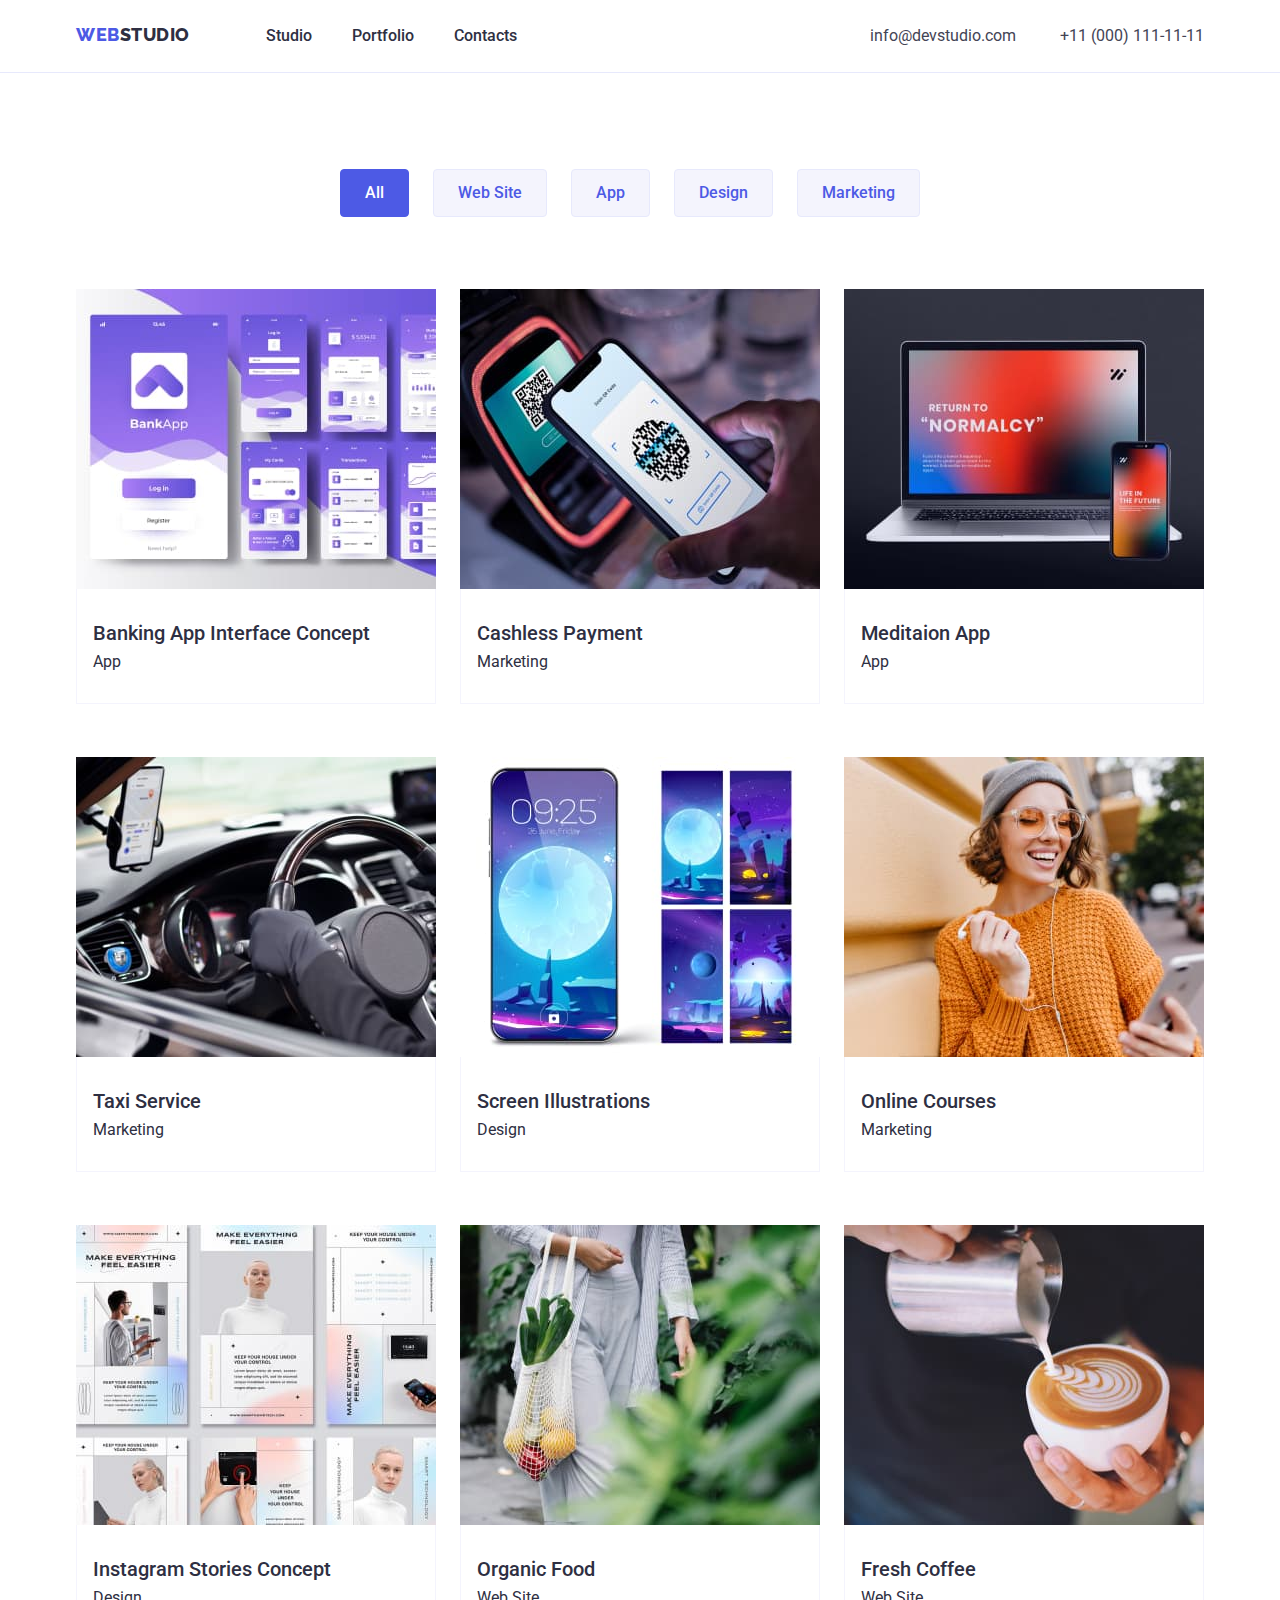
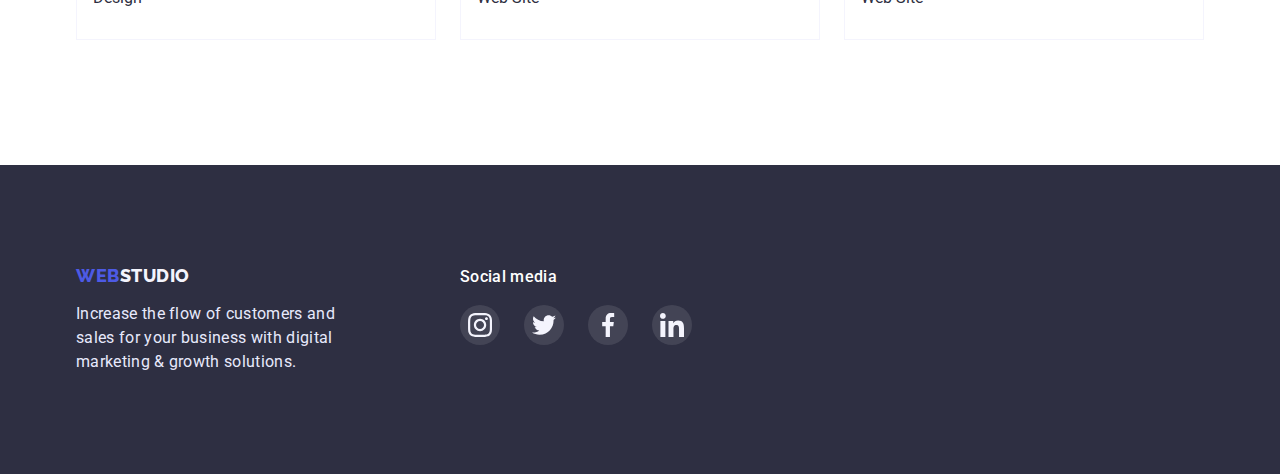
==== commit eea678e9: "hover and focus on links are fixed" ====
--- a/portfolio.html
+++ b/portfolio.html
@@ -88,62 +88,68 @@
           <div class="row1">
             <ul class="list project-list">
               <li class="card-project">
-                <div class="card-img-area">
-                  <img
-                    src="./images/Row_card/Row1_Card1.jpg"
-                    alt="row1 card1"
-                    width="360"
-                    height="300"
-                  />
-                  <p class="back-text">
-                    14 Stylish and User-Friendly App Design Concepts · Task
-                    Manager App · Calorie Tracker App · Exotic Fruit Ecommerce
-                    App · Cloud Storage App
-                  </p>
-                </div>
-
-                <div class="progect-content">
-                  <h2 class="card-header">Banking App Interface Concept</h2>
-                  <p class="card-decr">App</p>
-                </div>
-              </li>
-              <li class="card-project">
-                <div class="card-img-area">
-                  <img
-                    src="./images/Row_card/Row1_Card2.jpg"
-                    alt="row1 card2"
-                    width="360"
-                    height="300"
-                  />
-                  <p class="back-text">
-                    14 Stylish and User-Friendly App Design Concepts · Task
-                    Manager App · Calorie Tracker App · Exotic Fruit Ecommerce
-                    App · Cloud Storage App
-                  </p>
-                </div>
-                <div class="progect-content">
-                  <h2 class="card-header">Cashless Payment</h2>
-                  <p class="card-decr">Marketing</p>
-                </div>
-              </li>
-              <li class="card-project">
-                <div class="card-img-area">
-                  <img
-                    src="./images/Row_card/Row1_Card3.jpg"
-                    alt="row1 card3"
-                    width="360"
-                    height="300"
-                  />
-                  <p class="back-text">
-                    14 Stylish and User-Friendly App Design Concepts · Task
-                    Manager App · Calorie Tracker App · Exotic Fruit Ecommerce
-                    App · Cloud Storage App
-                  </p>
-                </div>
-                <div class="progect-content">
-                  <h2 class="card-header">Meditaion App</h2>
-                  <p class="card-decr">App</p>
-                </div>
+                <a class="card-project-link link" href="#no_scroll">
+                  <div class="card-img-area">
+                    <img
+                      src="./images/Row_card/Row1_Card1.jpg"
+                      alt="row1 card1"
+                      width="360"
+                      height="300"
+                    />
+                    <p class="back-text">
+                      14 Stylish and User-Friendly App Design Concepts · Task
+                      Manager App · Calorie Tracker App · Exotic Fruit Ecommerce
+                      App · Cloud Storage App
+                    </p>
+                  </div>
+
+                  <div class="progect-content">
+                    <h2 class="card-header">Banking App Interface Concept</h2>
+                    <p class="card-decr">App</p>
+                  </div>
+                </a>
+              </li>
+              <li class="card-project">
+                <a class="card-project-link link" href="#no_scroll">
+                  <div class="card-img-area">
+                    <img
+                      src="./images/Row_card/Row1_Card2.jpg"
+                      alt="row1 card2"
+                      width="360"
+                      height="300"
+                    />
+                    <p class="back-text">
+                      14 Stylish and User-Friendly App Design Concepts · Task
+                      Manager App · Calorie Tracker App · Exotic Fruit Ecommerce
+                      App · Cloud Storage App
+                    </p>
+                  </div>
+                  <div class="progect-content">
+                    <h2 class="card-header">Cashless Payment</h2>
+                    <p class="card-decr">Marketing</p>
+                  </div>
+                </a>
+              </li>
+              <li class="card-project">
+                <a class="card-project-link link" href="#no_scroll">
+                  <div class="card-img-area">
+                    <img
+                      src="./images/Row_card/Row1_Card3.jpg"
+                      alt="row1 card3"
+                      width="360"
+                      height="300"
+                    />
+                    <p class="back-text">
+                      14 Stylish and User-Friendly App Design Concepts · Task
+                      Manager App · Calorie Tracker App · Exotic Fruit Ecommerce
+                      App · Cloud Storage App
+                    </p>
+                  </div>
+                  <div class="progect-content">
+                    <h2 class="card-header">Meditaion App</h2>
+                    <p class="card-decr">App</p>
+                  </div>
+                </a>
               </li>
             </ul>
           </div>
@@ -152,61 +158,67 @@
           <div class="row2">
             <ul class="list project-list">
               <li class="card-project">
-                <div class="card-img-area">
-                  <img
-                    src="./images/Row_card/Row2_Card1.jpg"
-                    alt="row2 card1"
-                    width="360"
-                    height="300"
-                  />
-                  <p class="back-text">
-                    14 Stylish and User-Friendly App Design Concepts · Task
-                    Manager App · Calorie Tracker App · Exotic Fruit Ecommerce
-                    App · Cloud Storage App
-                  </p>
-                </div>
-                <div class="progect-content">
-                  <h2 class="card-header">Taxi Service</h2>
-                  <p class="card-decr">Marketing</p>
-                </div>
-              </li>
-              <li class="card-project">
-                <div class="card-img-area">
-                  <img
-                    src="./images/Row_card/Row2_Card2.jpg"
-                    alt="row2 card2"
-                    width="360"
-                    height="300"
-                  />
-                  <p class="back-text">
-                    14 Stylish and User-Friendly App Design Concepts · Task
-                    Manager App · Calorie Tracker App · Exotic Fruit Ecommerce
-                    App · Cloud Storage App
-                  </p>
-                </div>
-                <div class="progect-content">
-                  <h2 class="card-header">Screen Illustrations</h2>
-                  <p class="card-decr">Design</p>
-                </div>
-              </li>
-              <li class="card-project">
-                <div class="card-img-area">
-                  <img
-                    src="./images/Row_card/Row2_Card3.jpg"
-                    alt="row2 card3"
-                    width="360"
-                    height="300"
-                  />
-                  <p class="back-text">
-                    14 Stylish and User-Friendly App Design Concepts · Task
-                    Manager App · Calorie Tracker App · Exotic Fruit Ecommerce
-                    App · Cloud Storage App
-                  </p>
-                </div>
-                <div class="progect-content">
-                  <h2 class="card-header">Online Courses</h2>
-                  <p class="card-decr">Marketing</p>
-                </div>
+                <a class="card-project-link link" href="#no_scroll">
+                  <div class="card-img-area">
+                    <img
+                      src="./images/Row_card/Row2_Card1.jpg"
+                      alt="row2 card1"
+                      width="360"
+                      height="300"
+                    />
+                    <p class="back-text">
+                      14 Stylish and User-Friendly App Design Concepts · Task
+                      Manager App · Calorie Tracker App · Exotic Fruit Ecommerce
+                      App · Cloud Storage App
+                    </p>
+                  </div>
+                  <div class="progect-content">
+                    <h2 class="card-header">Taxi Service</h2>
+                    <p class="card-decr">Marketing</p>
+                  </div>
+                </a>
+              </li>
+              <li class="card-project">
+                <a class="card-project-link link" href="#no_scroll">
+                  <div class="card-img-area">
+                    <img
+                      src="./images/Row_card/Row2_Card2.jpg"
+                      alt="row2 card2"
+                      width="360"
+                      height="300"
+                    />
+                    <p class="back-text">
+                      14 Stylish and User-Friendly App Design Concepts · Task
+                      Manager App · Calorie Tracker App · Exotic Fruit Ecommerce
+                      App · Cloud Storage App
+                    </p>
+                  </div>
+                  <div class="progect-content">
+                    <h2 class="card-header">Screen Illustrations</h2>
+                    <p class="card-decr">Design</p>
+                  </div>
+                </a>
+              </li>
+              <li class="card-project">
+                <a class="card-project-link link" href="#no_scroll">
+                  <div class="card-img-area">
+                    <img
+                      src="./images/Row_card/Row2_Card3.jpg"
+                      alt="row2 card3"
+                      width="360"
+                      height="300"
+                    />
+                    <p class="back-text">
+                      14 Stylish and User-Friendly App Design Concepts · Task
+                      Manager App · Calorie Tracker App · Exotic Fruit Ecommerce
+                      App · Cloud Storage App
+                    </p>
+                  </div>
+                  <div class="progect-content">
+                    <h2 class="card-header">Online Courses</h2>
+                    <p class="card-decr">Marketing</p>
+                  </div>
+                </a>
               </li>
             </ul>
           </div>
@@ -215,61 +227,67 @@
           <div class="row3">
             <ul class="list project-list">
               <li class="card-project">
-                <div class="card-img-area">
-                  <img
-                    src="./images/Row_card/Row3_Card1.jpg"
-                    alt="row3 card1"
-                    width="360"
-                    height="300"
-                  />
-                  <p class="back-text">
-                    14 Stylish and User-Friendly App Design Concepts · Task
-                    Manager App · Calorie Tracker App · Exotic Fruit Ecommerce
-                    App · Cloud Storage App
-                  </p>
-                </div>
-                <div class="progect-content">
-                  <h2 class="card-header">Instagram Stories Concept</h2>
-                  <p class="card-decr">Design</p>
-                </div>
-              </li>
-              <li class="card-project">
-                <div class="card-img-area">
-                  <img
-                    src="./images/Row_card/Row3_Card2.jpg"
-                    alt="row3 card2"
-                    width="360"
-                    height="300"
-                  />
-                  <p class="back-text">
-                    14 Stylish and User-Friendly App Design Concepts · Task
-                    Manager App · Calorie Tracker App · Exotic Fruit Ecommerce
-                    App · Cloud Storage App
-                  </p>
-                </div>
-                <div class="progect-content">
-                  <h2 class="card-header">Organic Food</h2>
-                  <p class="card-decr">Web Site</p>
-                </div>
-              </li>
-              <li class="card-project">
-                <div class="card-img-area">
-                  <img
-                    src="./images/Row_card/Row3_Card3.jpg"
-                    alt="row3 card3"
-                    width="360"
-                    height="300"
-                  />
-                  <p class="back-text">
-                    14 Stylish and User-Friendly App Design Concepts · Task
-                    Manager App · Calorie Tracker App · Exotic Fruit Ecommerce
-                    App · Cloud Storage App
-                  </p>
-                </div>
-                <div class="progect-content">
-                  <h2 class="card-header">Fresh Coffee</h2>
-                  <p class="card-decr">Web Site</p>
-                </div>
+                <a class="card-project-link link" href="#no_scroll">
+                  <div class="card-img-area">
+                    <img
+                      src="./images/Row_card/Row3_Card1.jpg"
+                      alt="row3 card1"
+                      width="360"
+                      height="300"
+                    />
+                    <p class="back-text">
+                      14 Stylish and User-Friendly App Design Concepts · Task
+                      Manager App · Calorie Tracker App · Exotic Fruit Ecommerce
+                      App · Cloud Storage App
+                    </p>
+                  </div>
+                  <div class="progect-content">
+                    <h2 class="card-header">Instagram Stories Concept</h2>
+                    <p class="card-decr">Design</p>
+                  </div>
+                </a>
+              </li>
+              <li class="card-project">
+                <a class="card-project-link link" href="#no_scroll">
+                  <div class="card-img-area">
+                    <img
+                      src="./images/Row_card/Row3_Card2.jpg"
+                      alt="row3 card2"
+                      width="360"
+                      height="300"
+                    />
+                    <p class="back-text">
+                      14 Stylish and User-Friendly App Design Concepts · Task
+                      Manager App · Calorie Tracker App · Exotic Fruit Ecommerce
+                      App · Cloud Storage App
+                    </p>
+                  </div>
+                  <div class="progect-content">
+                    <h2 class="card-header">Organic Food</h2>
+                    <p class="card-decr">Web Site</p>
+                  </div>
+                </a>
+              </li>
+              <li class="card-project">
+                <a class="card-project-link link" href="#no_scroll">
+                  <div class="card-img-area">
+                    <img
+                      src="./images/Row_card/Row3_Card3.jpg"
+                      alt="row3 card3"
+                      width="360"
+                      height="300"
+                    />
+                    <p class="back-text">
+                      14 Stylish and User-Friendly App Design Concepts · Task
+                      Manager App · Calorie Tracker App · Exotic Fruit Ecommerce
+                      App · Cloud Storage App
+                    </p>
+                  </div>
+                  <div class="progect-content">
+                    <h2 class="card-header">Fresh Coffee</h2>
+                    <p class="card-decr">Web Site</p>
+                  </div>
+                </a>
               </li>
             </ul>
           </div>
--- a/css/styles.css
+++ b/css/styles.css
@@ -92,10 +92,11 @@
 /* центрируем относительно границ страницы */
 .container {
   width: 1158px;
-  margin-left: auto;
-  margin-right: auto;
+  margin: 0 auto;
   padding-left: 15px;
   padding-right: 15px;
+  padding-top: 0px;
+  padding-bottom: 0px;
 }
 
 .section {
@@ -204,37 +205,30 @@
 } */
 
 /* Hero section */
-.hero {
-  /* NAVY BLUE */
-  padding-top: 120px;
-  padding-bottom: 120px;
-  height: 600px;
-  /* background-image: url('../images/hero-image.jpg'); */
-  /* #2E2F42 */
-  /* background-color: var(--text-header-color); */
+
+.container-hero {
+  width: 1440px;
   background-color: rgba(46, 47, 66, 0.7);
-
   background-repeat: no-repeat;
   background-size: cover;
   background-position: center;
   /* затемнение картинки linear-gradient(rgba(46, 47, 66, 0.7), rgba(46, 47, 66, 0.7)) */
   background-image: linear-gradient(rgba(46, 47, 66, 0.7), rgba(46, 47, 66, 0.7)), url("../images/hero-image.jpg");
-}
-
-.container-hero {
-  width: 1158px;
-  margin-left: auto;
-  margin-right: auto;
-  display: flex;
+  text-align: center;
+
+  padding: 188px 0px;
+  /* margin-left: auto;
+  margin-right: auto; */
+  /* display: flex;
   flex-direction: column;
   justify-content: center;
   align-items: center;
-  text-align: center;
+  text-align: center; */
 }
 
 .main-header {
   /* Header 1 */
-  width: 496px;
+  max-width: 496px;
   height: 120px;
 
   font-weight: 700;
@@ -242,7 +236,7 @@
   line-height: 0.93;
   letter-spacing: 1.07;
   color: var(--WHITE);
-
+  margin: 0 auto;
   margin-top: 68px;
   margin-bottom: 48px;
 }
@@ -253,6 +247,7 @@
   left: 20px;
   top: 20px;
   padding: 16px 32px 16px 32px;
+  /* margin-bottom: 188px; */
   gap: 10px;
   border: none;
   background: var(--btn-background);
@@ -326,14 +321,15 @@
 }
 
 .feature-icon-area {
+  height: 112px;
   display: flex;
   align-items: center;
   justify-content: center;
   background: #F4F4FD;
   border-radius: 4px;
   background: rgba(244, 244, 253, 1);
-  padding-top: 24px;
-  padding-bottom: 24px;
+  /* padding-top: 24px;
+  padding-bottom: 24px; */
   margin-bottom: 8px;
 
 }
@@ -432,10 +428,16 @@
   width: 40px;
   height: 40px;
   border-radius: 50%;
-  background-color: #404bbf;
+  background-color: #4D5AE5;
   display: flex;
   justify-content: center;
   align-items: center;
+}
+
+.social-list-link:hover,
+.social-list-link:focus {
+  background-color: #404BBF;
+  ;
 }
 
 .social-list-icon {
@@ -475,14 +477,19 @@
 }
 
 .customer-list-item {
+  height: 88px;
   flex-basis: calc((100% - 5 * 24px) / 6);
-
 }
 
 .customer-link {
-  display: block;
+
   border: 1px solid #8E8F99;
   border-radius: 4px;
+  padding-top: 16px;
+  padding-bottom: 16px;
+  display: flex;
+  align-items: center;
+  justify-content: center;
 }
 
 .customer-link:hover,
@@ -497,29 +504,19 @@
   fill: #404BBF;
 }
 
-.customer-link {
-  padding-top: 16px;
-  padding-bottom: 16px;
-  display: flex;
-  align-items: center;
-  justify-content: center;
-}
-
-
 .customer-icon {
   width: 104px;
   height: 56px;
   fill: #8E8F99;
-
-}
-
+}
 
 /* ----------------- */
-
 .footer {
   background: var(--text-header-color);
   padding-top: 100px;
   padding-bottom: 100px;
+  display: flex;
+
 
 }
 
@@ -714,34 +711,34 @@
   flex-wrap: wrap;
   text-align: left;
   gap: 24px;
+  border: none;
   /* column-gap: ;
   row-gap: ; */
 }
 
-.card-project {
+.card-project-link {
   /* width: 360px; */
+  display: block;
+  /* justify-content: center;
+  align-items: center; */
   height: 420px;
-  /* Set width elements */
-  /* calc((100% - кол-во_зазоров_в_строке * значение_одного_зазора) / кол-во_элементов_в_строке) */
   flex-basis: calc((100% - 2 * 24px) / 3);
   background: #FFFFFF;
-  border: 1px solid #E7E9FC;
-
-  /* CORNFLOWER */
-  /* display: block;
-  position: relative; */
+  /* position: relative;  */
   overflow: hidden;
-  cursor: pointer;
+  /* cursor: pointer; */
   border: none;
 }
 
-.card-project:hover,
+.card-project-link:hover,
+.card-project-link:focus {
+  box-shadow: 0px 5px 6px rgba(46, 47, 66, 0.08), 0px 1px 1px rgba(46, 47, 66, 0.16), 0px 2px 1px rgba(46, 47, 66, 0.08);
+}
+
+/* .card-project:hover,
 .card-project:focus {
-  border: 1px solid #F4F4FD;
-  /* CLOUD */
-  /* border: 1px solid #F4F4FD; */
   box-shadow: 0px 1px 6px rgba(46, 47, 66, 0.08), 0px 1px 1px rgba(46, 47, 66, 0.16), 0px 2px 1px rgba(46, 47, 66, 0.08);
-}
+} */
 
 .card-img-area {
   display: block;
@@ -793,7 +790,7 @@
 
 .progect-content {
   border-top: none;
-
+  color: #2E2F42;
   border-bottom: 1px solid #f4f4fd;
   border-left: 1px solid #f4f4fd;
   border-right: 1px solid #f4f4fd;
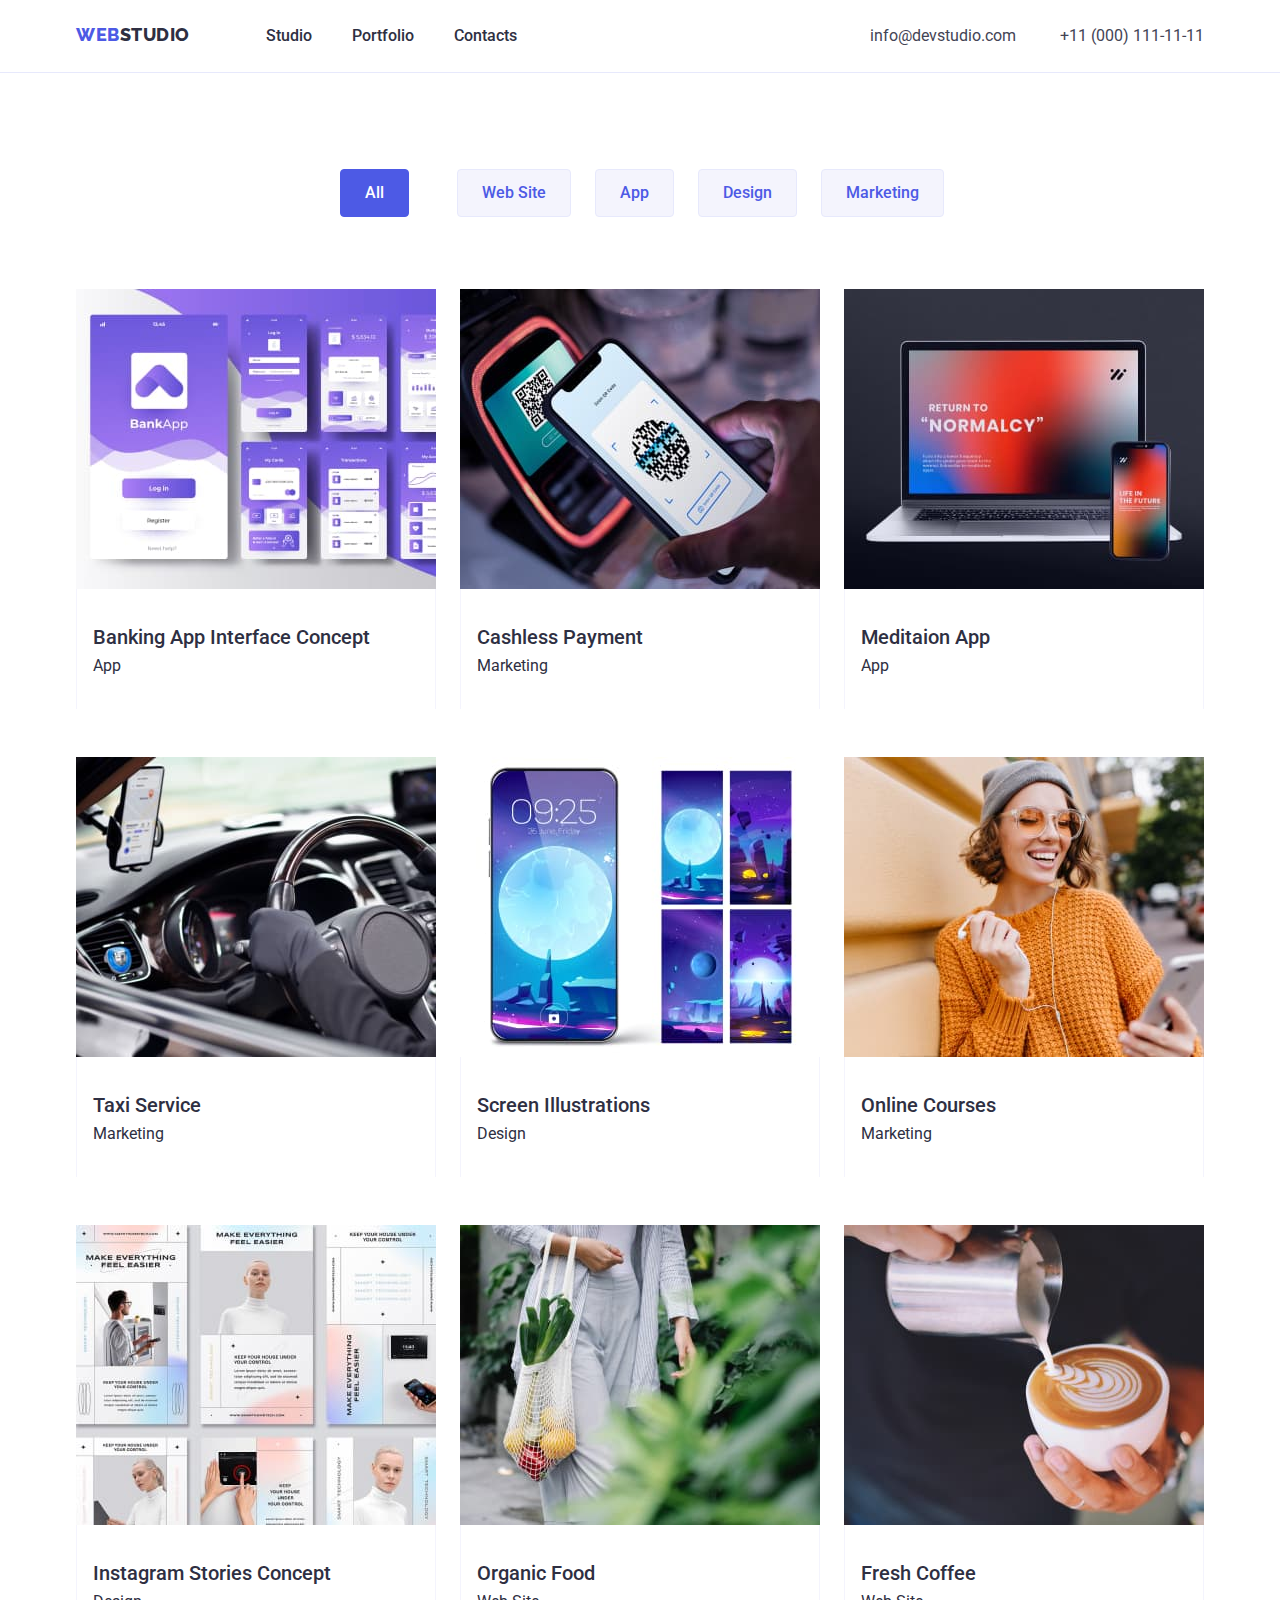
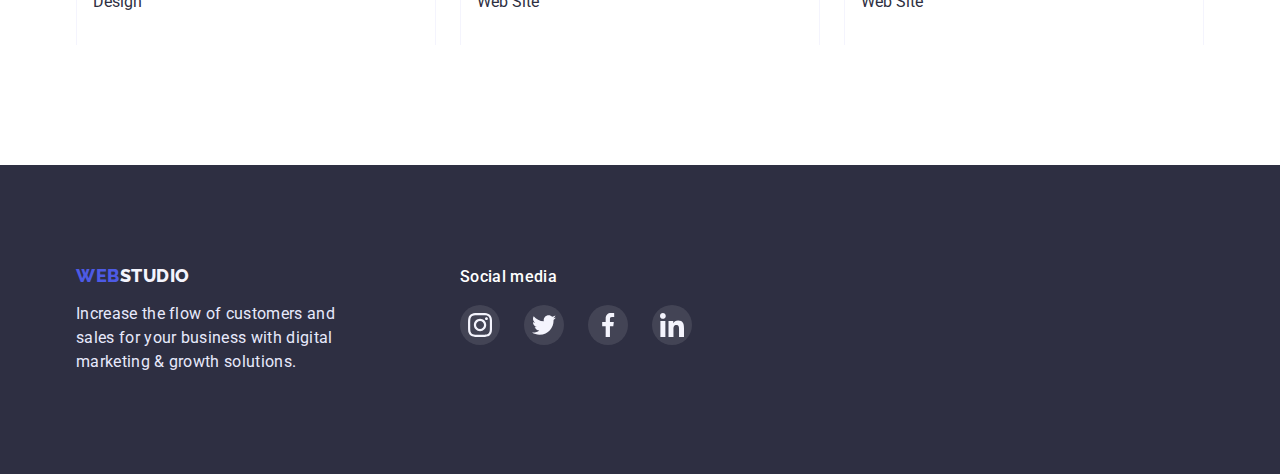
==== commit 0e8f77d7: "fixed paddings and portfolio filtr last child merge" ====
--- a/portfolio.html
+++ b/portfolio.html
@@ -19,7 +19,7 @@
     />
     <link rel="stylesheet" href="./css/styles.css" />
 
-    <title>GOIT HW2 portfolio</title>
+    <title>GOIT HW4 portfolio</title>
   </head>
 
   <body>
@@ -64,20 +64,20 @@
         <div class="container">
           <h1 class="visually-hidden">Portfolio</h1>
           <div class="filter">
-            <ul class="filter-list">
-              <li class="list">
+            <ul class="filter-list list">
+              <li class="filter-item">
                 <button class="p-btn filter-btn1" type="button">All</button>
               </li>
-              <li class="list">
+              <li class="filter-item">
                 <button class="p-btn filter-btn" type="button">Web Site</button>
               </li>
-              <li class="list">
+              <li class="filter-item">
                 <button class="p-btn filter-btn" type="button">App</button>
               </li>
-              <li class="list">
+              <li class="filter-item">
                 <button class="p-btn filter-btn" type="button">Design</button>
               </li>
-              <li class="list">
+              <li class="filter-item">
                 <button class="p-btn filter-btn" type="button">
                   Marketing
                 </button>
--- a/css/styles.css
+++ b/css/styles.css
@@ -205,8 +205,7 @@
 } */
 
 /* Hero section */
-
-.container-hero {
+.hero {
   width: 1440px;
   background-color: rgba(46, 47, 66, 0.7);
   background-repeat: no-repeat;
@@ -215,8 +214,14 @@
   /* затемнение картинки linear-gradient(rgba(46, 47, 66, 0.7), rgba(46, 47, 66, 0.7)) */
   background-image: linear-gradient(rgba(46, 47, 66, 0.7), rgba(46, 47, 66, 0.7)), url("../images/hero-image.jpg");
   text-align: center;
-
+  margin-left: auto;
+  margin-right: auto;
   padding: 188px 0px;
+  /* padding: 120px 0px; */
+}
+
+.container-hero {
+  /* padding: 188px 0px; */
   /* margin-left: auto;
   margin-right: auto; */
   /* display: flex;
@@ -234,10 +239,10 @@
   font-weight: 700;
   font-size: 56px;
   line-height: 0.93;
-  letter-spacing: 1.07;
+  /* letter-spacing: 1.07; */
   color: var(--WHITE);
   margin: 0 auto;
-  margin-top: 68px;
+  /* margin-top: 68px; */
   margin-bottom: 48px;
 }
 
@@ -479,14 +484,15 @@
 .customer-list-item {
   height: 88px;
   flex-basis: calc((100% - 5 * 24px) / 6);
+  display: flex;
 }
 
 .customer-link {
-
+  width: 168px;
   border: 1px solid #8E8F99;
   border-radius: 4px;
-  padding-top: 16px;
-  padding-bottom: 16px;
+  /* padding-top: 16px;
+  padding-bottom: 16px; */
   display: flex;
   align-items: center;
   justify-content: center;
@@ -636,6 +642,7 @@
   /* margin: 0px 0px 72px 0px; */
   /* justify-content: left; */
   align-items: center;
+  gap: 24px;
   width: 586px;
 }
 
@@ -663,8 +670,12 @@
   ;
   color: var(--btn-background);
   width: auto;
+  /* margin-right: 24px; */
+}
+
+/* .filter-item:not(:last-child) {
   margin-right: 24px;
-}
+} */
 
 /* .filter-btn1, */
 .filter-btn:hover,
@@ -732,7 +743,7 @@
 
 .card-project-link:hover,
 .card-project-link:focus {
-  box-shadow: 0px 5px 6px rgba(46, 47, 66, 0.08), 0px 1px 1px rgba(46, 47, 66, 0.16), 0px 2px 1px rgba(46, 47, 66, 0.08);
+  box-shadow: 0px 1px 1px rgba(0, 0, 0, 0.12), 0px 4px 4px rgba(0, 0, 0, 0.06), 1px 4px 6px rgba(0, 0, 0, 0.16);
 }
 
 /* .card-project:hover,
@@ -795,13 +806,12 @@
   border-left: 1px solid #f4f4fd;
   border-right: 1px solid #f4f4fd;
 
-  padding: 32px 16px;
+  padding: 36px 16px;
   /* box-shadow: 0px 1px 6px rgba(46, 47, 66, 0.08), 0px 1px 1px rgba(46, 47, 66, 0.16), */
   /* 0px 2px 1px rgba(46, 47, 66, 0.08); */
   display: flex;
   flex-direction: column;
   justify-content: center;
   align-items: flex-start;
-
   gap: 8px;
 }